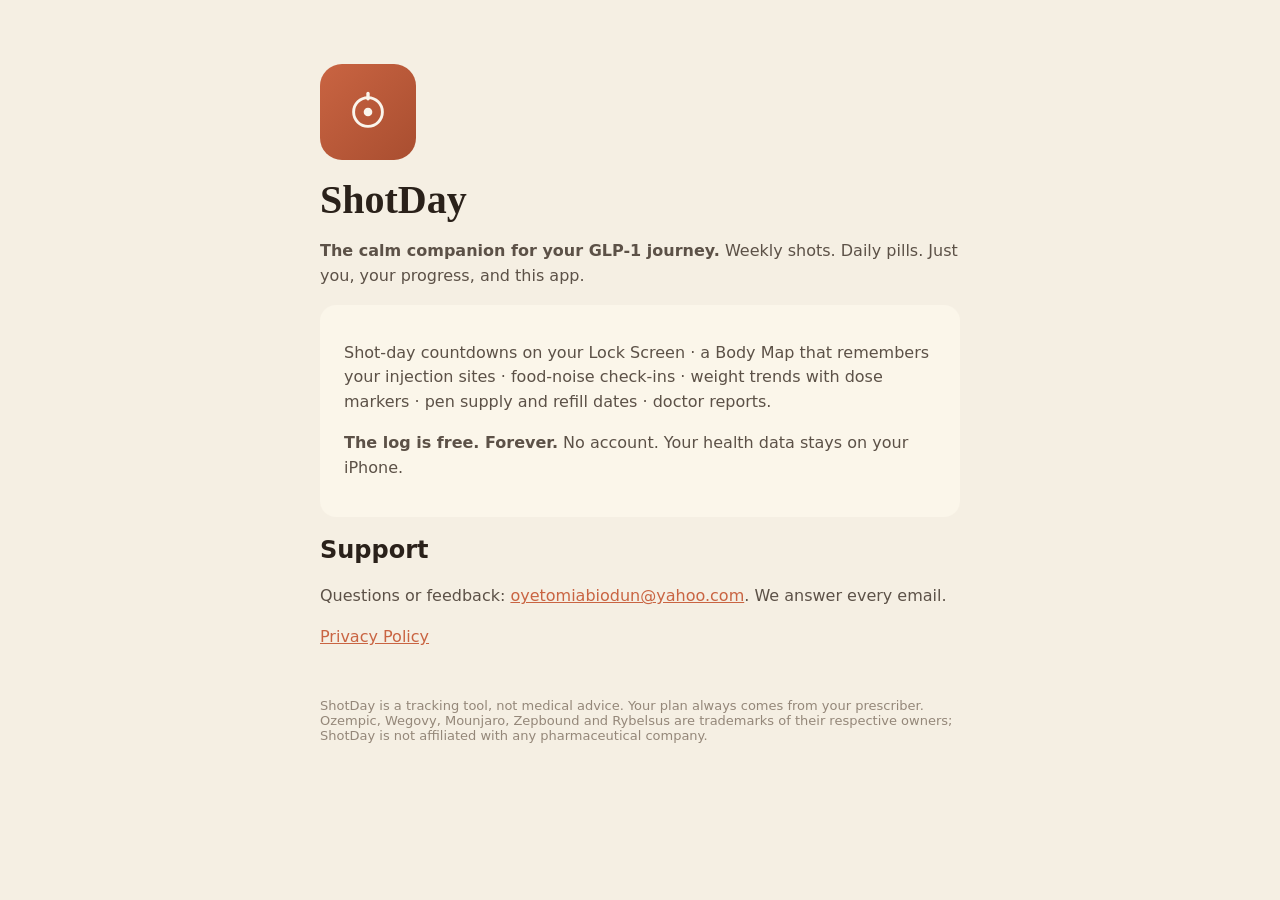
==== index.html @ 00c9bdd5 "ShotDay site: landing + privacy" ====
<!DOCTYPE html>
<html lang="en">
<head>
<meta charset="utf-8">
<meta name="viewport" content="width=device-width, initial-scale=1">
<title>ShotDay — GLP-1 Shot Tracker</title>
<style>
  :root { --bone:#F5EFE3; --ink:#2A211A; --ink2:#5C5147; --acc:#C96442; }
  body { margin:0; font-family:-apple-system,system-ui,sans-serif; background:var(--bone); color:var(--ink); }
  main { max-width:640px; margin:0 auto; padding:64px 24px; }
  h1 { font-family:Georgia,serif; font-size:40px; margin:16px 0 8px; }
  .icon { width:96px; height:96px; border-radius:22px; background:linear-gradient(135deg,#C96442,#A94E30); display:flex; align-items:center; justify-content:center; }
  .icon svg { width:48px; height:48px; }
  p { color:var(--ink2); line-height:1.55; }
  a { color:var(--acc); }
  .card { background:#FBF6EA; border-radius:16px; padding:20px 24px; margin:16px 0; }
  footer { margin-top:48px; font-size:13px; color:#948779; }
</style>
</head>
<body>
<main>
  <div class="icon"><svg viewBox="0 0 100 100"><circle cx="50" cy="50" r="30" fill="none" stroke="#FAF5EC" stroke-width="6"/><circle cx="50" cy="50" r="9" fill="#FAF5EC"/><rect x="46.5" y="8" width="7" height="18" rx="3.5" fill="#FAF5EC"/></svg></div>
  <h1>ShotDay</h1>
  <p><strong>The calm companion for your GLP-1 journey.</strong> Weekly shots. Daily pills. Just you, your progress, and this app.</p>
  <div class="card">
    <p>Shot-day countdowns on your Lock Screen · a Body Map that remembers your injection sites · food-noise check-ins · weight trends with dose markers · pen supply and refill dates · doctor reports.</p>
    <p><strong>The log is free. Forever.</strong> No account. Your health data stays on your iPhone.</p>
  </div>
  <h2>Support</h2>
  <p>Questions or feedback: <a href="mailto:oyetomiabiodun@yahoo.com">oyetomiabiodun@yahoo.com</a>. We answer every email.</p>
  <p><a href="privacy.html">Privacy Policy</a></p>
  <footer>ShotDay is a tracking tool, not medical advice. Your plan always comes from your prescriber. Ozempic, Wegovy, Mounjaro, Zepbound and Rybelsus are trademarks of their respective owners; ShotDay is not affiliated with any pharmaceutical company.</footer>
</main>
</body>
</html>
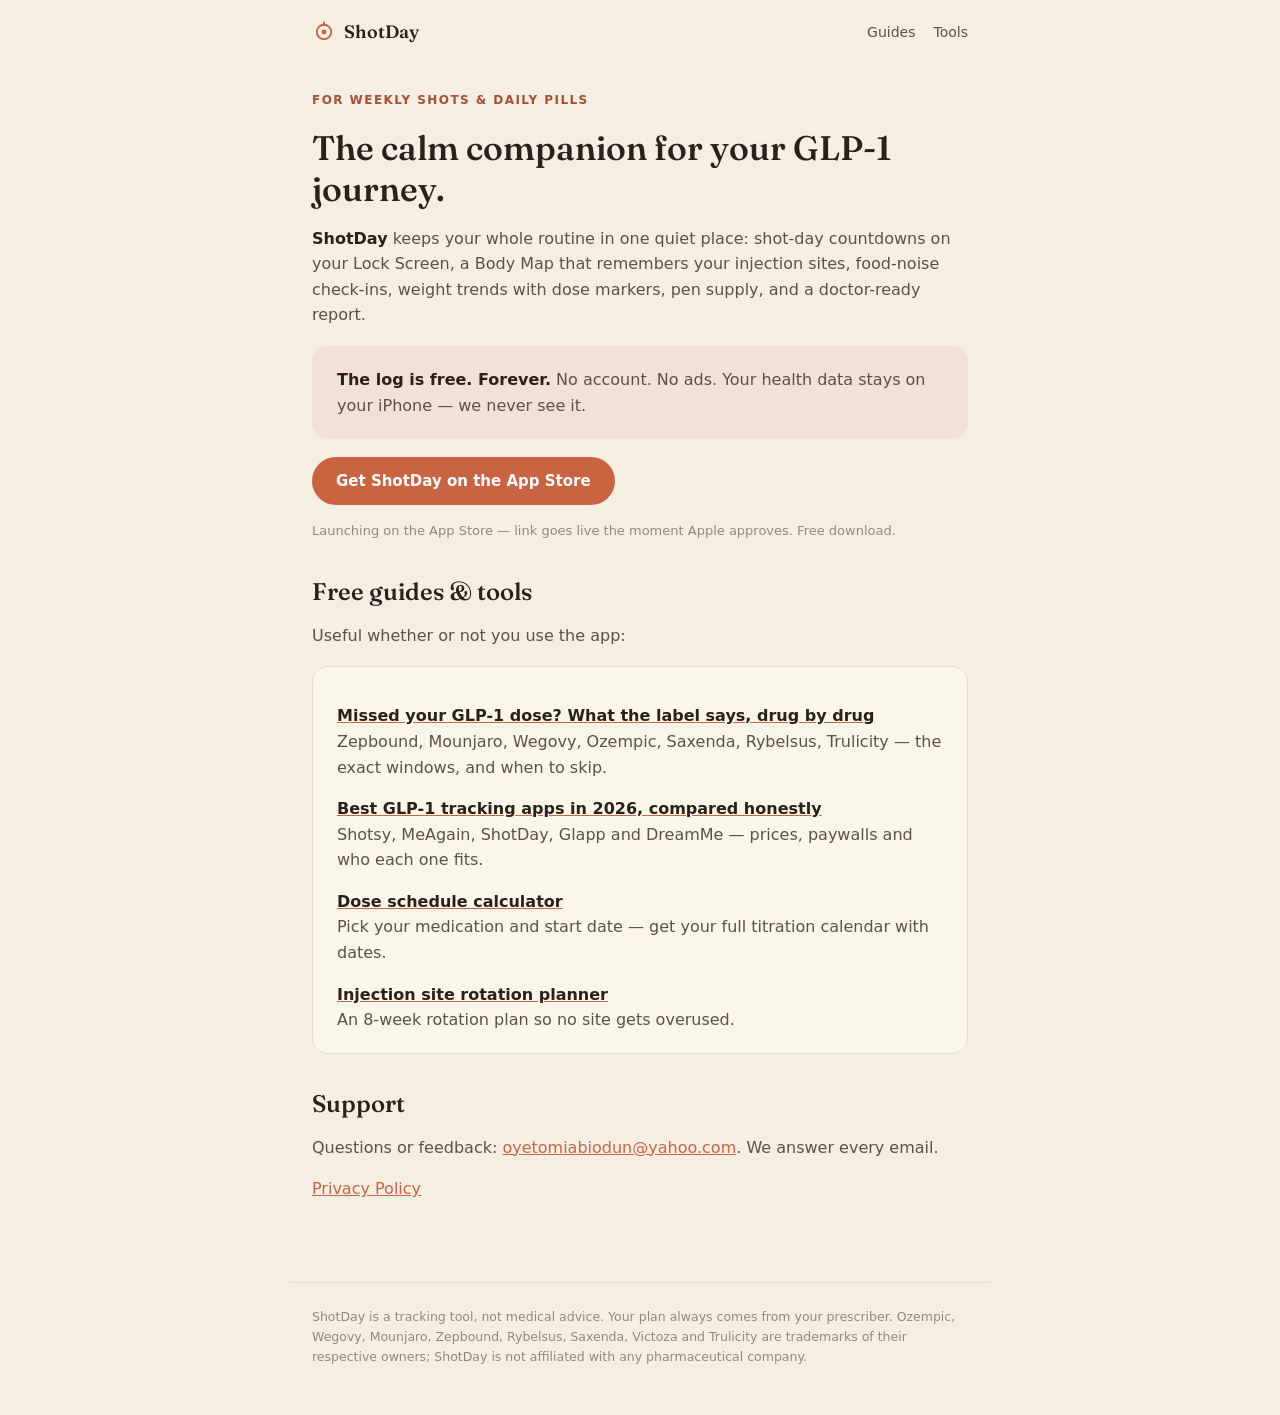
==== commit cfffd4df: "Site: content engine — roundup, missed-dose guide, 2 calculators Shopping-intent roundup (5 apps, li" ====
--- a/index.html
+++ b/index.html
@@ -3,33 +3,66 @@
 <head>
 <meta charset="utf-8">
 <meta name="viewport" content="width=device-width, initial-scale=1">
-<title>ShotDay — GLP-1 Shot Tracker</title>
-<style>
-  :root { --bone:#F5EFE3; --ink:#2A211A; --ink2:#5C5147; --acc:#C96442; }
-  body { margin:0; font-family:-apple-system,system-ui,sans-serif; background:var(--bone); color:var(--ink); }
-  main { max-width:640px; margin:0 auto; padding:64px 24px; }
-  h1 { font-family:Georgia,serif; font-size:40px; margin:16px 0 8px; }
-  .icon { width:96px; height:96px; border-radius:22px; background:linear-gradient(135deg,#C96442,#A94E30); display:flex; align-items:center; justify-content:center; }
-  .icon svg { width:48px; height:48px; }
-  p { color:var(--ink2); line-height:1.55; }
-  a { color:var(--acc); }
-  .card { background:#FBF6EA; border-radius:16px; padding:20px 24px; margin:16px 0; }
-  footer { margin-top:48px; font-size:13px; color:#948779; }
-</style>
+<title>ShotDay — GLP-1 Shot &amp; Pill Tracker for iPhone</title>
+<meta name="description" content="ShotDay is a calm, private GLP-1 tracker for iPhone. Shot-day countdowns, injection site rotation, food-noise check-ins, weight trends and doctor reports. The log is free forever — no account, data stays on your phone.">
+<link rel="canonical" href="https://oyetomi.github.io/shotday/">
+<meta property="og:title" content="ShotDay — GLP-1 Shot &amp; Pill Tracker">
+<meta property="og:description" content="The calm companion for your GLP-1 journey. Free log forever, no account, on-device privacy.">
+<meta property="og:type" content="website">
+<meta property="og:url" content="https://oyetomi.github.io/shotday/">
+<link rel="preconnect" href="https://fonts.googleapis.com">
+<link rel="preconnect" href="https://fonts.gstatic.com" crossorigin>
+<link href="https://fonts.googleapis.com/css2?family=Fraunces:opsz,wght@9..144,400..650&display=swap" rel="stylesheet">
+<link rel="stylesheet" href="assets/site.css">
+<script type="application/ld+json">
+{
+  "@context": "https://schema.org",
+  "@type": "SoftwareApplication",
+  "name": "ShotDay: GLP-1 Shot Tracker",
+  "operatingSystem": "iOS",
+  "applicationCategory": "HealthApplication",
+  "description": "GLP-1 medication tracker for weekly shots and daily pills. Shot-day countdowns, injection site rotation body map, food-noise check-ins, weight trends and doctor reports.",
+  "offers": { "@type": "Offer", "price": "0", "priceCurrency": "USD" },
+  "url": "https://oyetomi.github.io/shotday/"
+}
+</script>
 </head>
 <body>
+<nav class="top">
+  <a class="brand" href="./">
+    <svg viewBox="0 0 100 100"><circle cx="50" cy="50" r="30" fill="none" stroke="#C96442" stroke-width="8"/><circle cx="50" cy="50" r="10" fill="#C96442"/><rect x="46" y="6" width="8" height="20" rx="4" fill="#C96442"/></svg>
+    ShotDay
+  </a>
+  <a href="guides/best-glp1-tracking-apps.html">Guides</a>
+  <a href="tools/dose-schedule.html">Tools</a>
+</nav>
 <main>
-  <div class="icon"><svg viewBox="0 0 100 100"><circle cx="50" cy="50" r="30" fill="none" stroke="#FAF5EC" stroke-width="6"/><circle cx="50" cy="50" r="9" fill="#FAF5EC"/><rect x="46.5" y="8" width="7" height="18" rx="3.5" fill="#FAF5EC"/></svg></div>
-  <h1>ShotDay</h1>
-  <p><strong>The calm companion for your GLP-1 journey.</strong> Weekly shots. Daily pills. Just you, your progress, and this app.</p>
+  <p class="eyebrow">For weekly shots &amp; daily pills</p>
+  <h1>The calm companion for your GLP&#8209;1 journey.</h1>
+  <p><strong>ShotDay</strong> keeps your whole routine in one quiet place: shot-day countdowns on your Lock Screen, a Body Map that remembers your injection sites, food-noise check-ins, weight trends with dose markers, pen supply, and a doctor-ready report.</p>
+
+  <div class="card accent">
+    <p style="margin:0"><strong>The log is free. Forever.</strong> No account. No ads. Your health data stays on your iPhone — we never see it.</p>
+  </div>
+
+  <p><a class="btn" href="https://apps.apple.com/app/id6789172934">Get ShotDay on the App&nbsp;Store</a></p>
+  <p class="meta">Launching on the App Store — link goes live the moment Apple approves. Free download.</p>
+
+  <h2>Free guides &amp; tools</h2>
+  <p>Useful whether or not you use the app:</p>
   <div class="card">
-    <p>Shot-day countdowns on your Lock Screen · a Body Map that remembers your injection sites · food-noise check-ins · weight trends with dose markers · pen supply and refill dates · doctor reports.</p>
-    <p><strong>The log is free. Forever.</strong> No account. Your health data stays on your iPhone.</p>
+    <p><a href="guides/missed-dose-glp1.html"><strong>Missed your GLP-1 dose? What the label says, drug by drug</strong></a><br>Zepbound, Mounjaro, Wegovy, Ozempic, Saxenda, Rybelsus, Trulicity — the exact windows, and when to skip.</p>
+    <p><a href="guides/best-glp1-tracking-apps.html"><strong>Best GLP-1 tracking apps in 2026, compared honestly</strong></a><br>Shotsy, MeAgain, ShotDay, Glapp and DreamMe — prices, paywalls and who each one fits.</p>
+    <p><a href="tools/dose-schedule.html"><strong>Dose schedule calculator</strong></a><br>Pick your medication and start date — get your full titration calendar with dates.</p>
+    <p style="margin-bottom:0"><a href="tools/injection-site-rotation.html"><strong>Injection site rotation planner</strong></a><br>An 8-week rotation plan so no site gets overused.</p>
   </div>
+
   <h2>Support</h2>
   <p>Questions or feedback: <a href="mailto:oyetomiabiodun@yahoo.com">oyetomiabiodun@yahoo.com</a>. We answer every email.</p>
   <p><a href="privacy.html">Privacy Policy</a></p>
-  <footer>ShotDay is a tracking tool, not medical advice. Your plan always comes from your prescriber. Ozempic, Wegovy, Mounjaro, Zepbound and Rybelsus are trademarks of their respective owners; ShotDay is not affiliated with any pharmaceutical company.</footer>
 </main>
+<footer>
+  ShotDay is a tracking tool, not medical advice. Your plan always comes from your prescriber. Ozempic, Wegovy, Mounjaro, Zepbound, Rybelsus, Saxenda, Victoza and Trulicity are trademarks of their respective owners; ShotDay is not affiliated with any pharmaceutical company.
+</footer>
 </body>
 </html>
--- a/assets/site.css
+++ b/assets/site.css
@@ -0,0 +1,106 @@
+:root {
+  --bone: #F5EFE3;
+  --surface: #FBF6EA;
+  --ink: #2A211A;
+  --ink2: #5C5147;
+  --ink3: #948779;
+  --acc: #C96442;
+  --acc-dark: #A94E30;
+  --acc-pale: #F3E0D6;
+  --hair: #E5DCCB;
+}
+* { box-sizing: border-box; }
+body {
+  margin: 0;
+  font-family: -apple-system, system-ui, "Segoe UI", sans-serif;
+  background: var(--bone);
+  color: var(--ink);
+  line-height: 1.6;
+  -webkit-font-smoothing: antialiased;
+}
+main { max-width: 700px; margin: 0 auto; padding: 32px 22px 64px; }
+h1, h2, h3 { font-family: "Fraunces", Georgia, serif; line-height: 1.2; font-weight: 550; }
+h1 { font-size: 34px; margin: 18px 0 10px; }
+h2 { font-size: 24px; margin: 36px 0 10px; }
+h3 { font-size: 19px; margin: 26px 0 8px; }
+p, li { color: var(--ink2); font-size: 16px; }
+strong { color: var(--ink); }
+a { color: var(--acc); }
+.eyebrow {
+  font-size: 12px; letter-spacing: 0.12em; text-transform: uppercase;
+  color: var(--acc-dark); font-weight: 600;
+}
+.meta { font-size: 13px; color: var(--ink3); margin-bottom: 24px; }
+nav.top {
+  max-width: 700px; margin: 0 auto; padding: 18px 22px 0;
+  display: flex; align-items: center; gap: 18px; font-size: 14px;
+}
+nav.top .brand {
+  font-family: "Fraunces", Georgia, serif; font-size: 18px; font-weight: 600;
+  color: var(--ink); text-decoration: none; margin-right: auto;
+  display: flex; align-items: center; gap: 8px;
+}
+nav.top .brand svg { width: 24px; height: 24px; }
+nav.top a { color: var(--ink2); text-decoration: none; }
+nav.top a:hover { color: var(--acc); }
+.card {
+  background: var(--surface); border: 1px solid var(--hair);
+  border-radius: 16px; padding: 20px 24px; margin: 18px 0;
+}
+.card.accent { background: var(--acc-pale); border-color: transparent; }
+.callout {
+  border-left: 3px solid var(--acc); background: var(--surface);
+  padding: 14px 18px; border-radius: 0 12px 12px 0; margin: 18px 0;
+  font-size: 15px; color: var(--ink2);
+}
+table { border-collapse: collapse; width: 100%; margin: 18px 0; font-size: 14.5px; }
+th, td { text-align: left; padding: 10px 12px; border-bottom: 1px solid var(--hair); vertical-align: top; }
+th { font-size: 12px; letter-spacing: 0.06em; text-transform: uppercase; color: var(--ink3); }
+td { color: var(--ink2); }
+td strong { color: var(--ink); }
+.btn {
+  display: inline-block; background: var(--acc); color: #fff !important;
+  text-decoration: none; padding: 12px 24px; border-radius: 999px;
+  font-weight: 600; font-size: 15px; border: none; cursor: pointer;
+}
+.btn:hover { background: var(--acc-dark); }
+.btn.ghost {
+  background: transparent; color: var(--acc) !important;
+  border: 1.5px solid var(--acc);
+}
+label { display: block; font-size: 13px; font-weight: 600; color: var(--ink); margin: 14px 0 4px; }
+select, input[type="date"], input[type="number"] {
+  width: 100%; padding: 11px 12px; font-size: 16px; border-radius: 10px;
+  border: 1px solid var(--hair); background: #fff; color: var(--ink);
+  font-family: inherit;
+}
+.tool-result { margin-top: 22px; }
+.tool-result .week {
+  display: flex; justify-content: space-between; gap: 12px;
+  padding: 10px 14px; border-bottom: 1px solid var(--hair); font-size: 15px;
+}
+.tool-result .week:nth-child(odd) { background: var(--surface); }
+.tool-result .week .dose { font-weight: 600; color: var(--ink); white-space: nowrap; }
+.badge {
+  display: inline-block; font-size: 11px; font-weight: 700; letter-spacing: 0.08em;
+  text-transform: uppercase; color: var(--acc-dark); background: var(--acc-pale);
+  padding: 3px 9px; border-radius: 999px; vertical-align: middle;
+}
+.rank { font-family: "Fraunces", Georgia, serif; font-size: 26px; color: var(--acc); margin-right: 8px; }
+footer {
+  max-width: 700px; margin: 0 auto; padding: 24px 22px 48px;
+  font-size: 12.5px; color: var(--ink3); border-top: 1px solid var(--hair); line-height: 1.6;
+}
+.appcta { display: flex; gap: 16px; align-items: flex-start; }
+.appcta .appicon {
+  flex: none; width: 56px; height: 56px; border-radius: 13px;
+  background: linear-gradient(135deg, #C96442, #A94E30);
+  display: flex; align-items: center; justify-content: center;
+}
+.appcta .appicon svg { width: 30px; height: 30px; }
+.appcta p { margin: 4px 0 10px; font-size: 14.5px; }
+.appcta h3 { margin: 0; }
+@media (max-width: 480px) {
+  h1 { font-size: 28px; }
+  th, td { padding: 8px 8px; font-size: 13.5px; }
+}
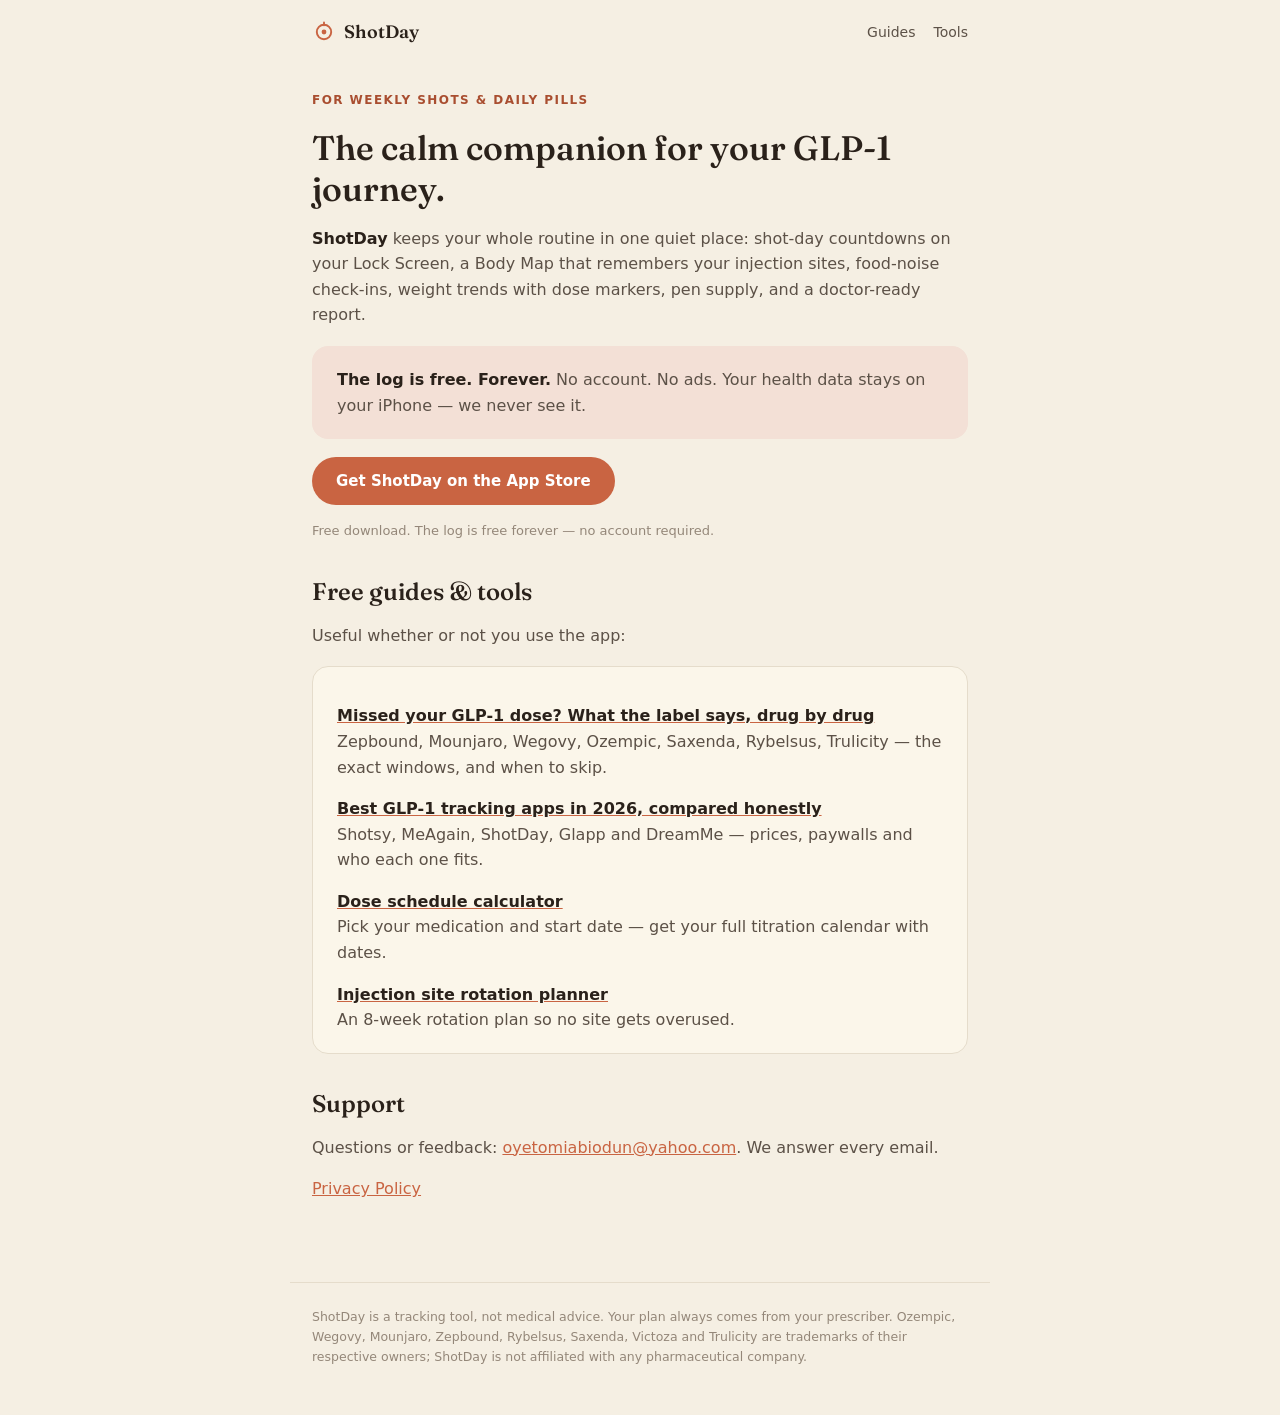
==== commit 815e5671: "Swap launch caption to live-store wording after App Store approval Co-Authored-By: Claude Fable 5 <n" ====
--- a/index.html
+++ b/index.html
@@ -46,7 +46,7 @@
   </div>
 
   <p><a class="btn" href="https://apps.apple.com/app/id6789172934">Get ShotDay on the App&nbsp;Store</a></p>
-  <p class="meta">Launching on the App Store — link goes live the moment Apple approves. Free download.</p>
+  <p class="meta">Free download. The log is free forever — no account required.</p>
 
   <h2>Free guides &amp; tools</h2>
   <p>Useful whether or not you use the app:</p>
